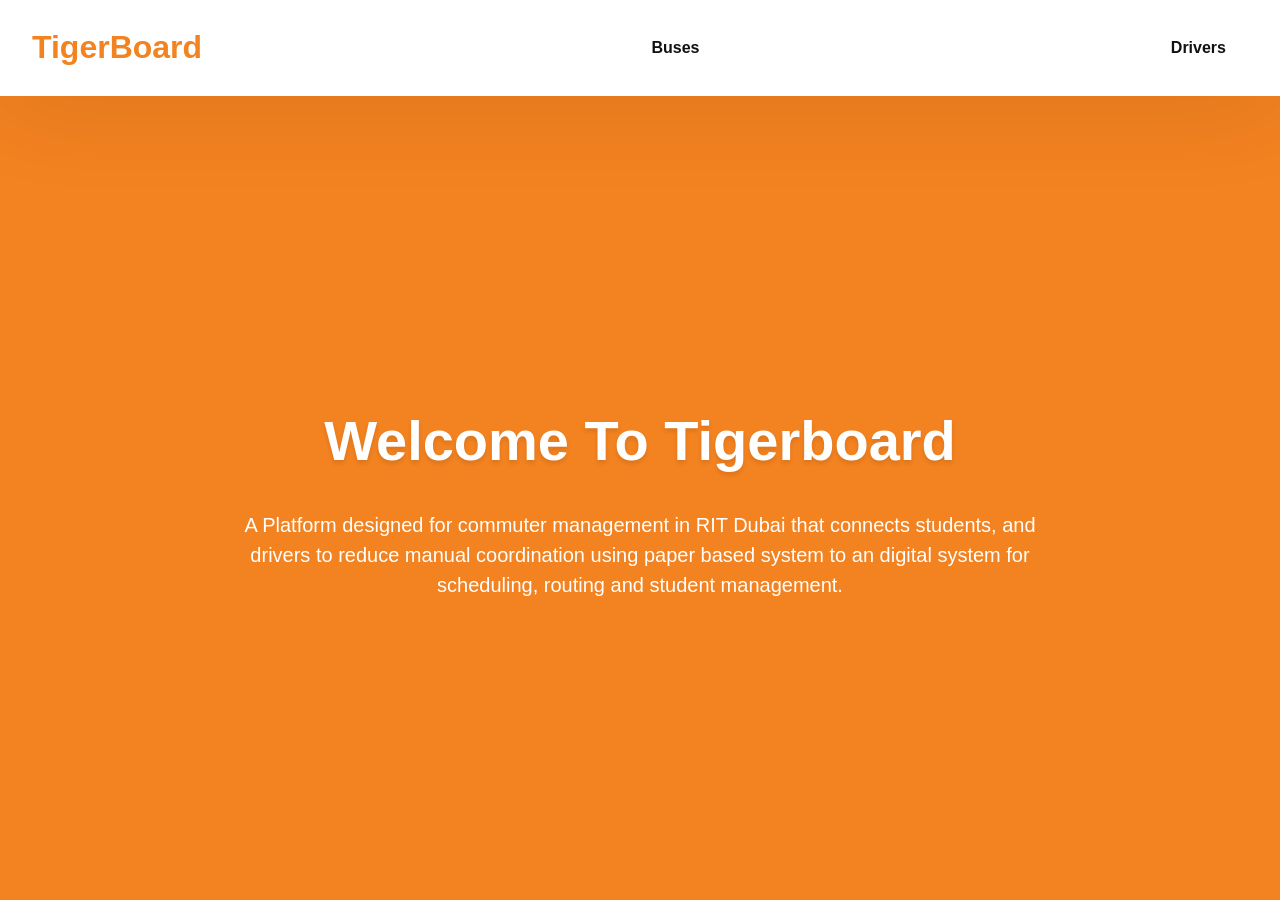
==== src/main/resources/static/index.html @ 8bda22b1 "added dropdown for drivers in index page" ====
<!DOCTYPE html>
<html lang="en">
<head>
    <meta charset="UTF-8">
    <meta name="viewport" content="width=device-width, initial-scale=1.0">
    <title>TigerBoard</title>
    <style>
        :root {
            --primary-orange: #f38220;
            --primary-blue: #00a2e8;
            --text-black: #111111;
            --text-gray: #7a7a7a;
            --bg-color: #f4f7f6;
            --card-bg: #ffffff;
            --border-color: #e0e0e0;
        }

        /* Remove Default Bowser Styles */
        * {
            margin: 0;
            padding: 0;
            box-sizing: border-box;
            font-family: 'Segoe UI', Roboto, Helvetica, Arial, sans-serif;
        }

        /* Set Full height for div-box and add colours*/
        body {
            background-color: var(--bg-color);
            color: var(--text-black);
            line-height: 1.6;
            min-height: 100vh;
            display: flex;
            flex-direction: column;
        }

        header {
            display: flex;
            background-color: var(--card-bg);
            box-shadow: 0 5px 100px rgba(0, 0, 0, 0.1);
            padding: 1rem 2rem;
            justify-content: space-between;
            align-items: center;
            position: sticky;
            top: 0;
            min-height: 96px;
            z-index: 2;
        }

        /* Will change logo for an picture */
        .logo {
            display: flex;
            font-size: 32px;
            font-weight: bold;
            text-decoration: none;
            color: var(--primary-orange);
            align-items: center;
        }

        /* Navigation bar containing buttons for Buses,Students,Drivers and Users */
        .nav-bar {
            display: flex;
            gap: 15px;
        }


        .dropdown {
            position: relative;
            display: inline-block;
        }

        .btn {
            background-color: transparent;
            color: var(--text-black);
            padding: 10px 20px;
            font-size: 16px;
            border: 2px solid transparent;
            cursor: pointer;
            border-radius: 6px;
            font-weight: 600;
            transition: all 0.2s;
        }

        .btn:hover {
            color: var(--primary-orange);
            background-color: rgba(243, 130, 32, 0.1);
        }

        /* Show dropdown only on hover */
        .dropdown:hover .dropdown-content {
            display: block;
        }

        /* By default hidden */
        .dropdown-content {
            display: none;
            position: absolute;
            background-color: var(--card-bg);
            min-width: 180px;
            box-shadow: 0 5px 15px rgba(0, 0, 0, 0.1);
            z-index: 3;
            right: 0;
            border-radius: 8px;
            overflow: hidden;
            padding: 5px 0;
            border: 1px solid var(--border-color);
        }


        .dropdown-content a {
            color: var(--text-black);
            padding: 10px 20px;
            text-decoration: none;
            display: block;
            transition: background-color 0.2s;
        }

        .dropdown-content a:hover {
            background-color: var(--bg-color);
            color: var(--primary-orange);
        }

        /* FlexBox Welcome Box */
        .div-box {
            display: flex;
            flex-direction: column;
            justify-content: center;
            align-items: center;
            text-align: center;
            background-color: var(--primary-orange);
            color: white;
            padding: 20px;
            flex-grow: 1; /* Fill up remaining space */
        }

        .div-box h1 {
            font-size: 3.5rem;
            margin-bottom: 1.5rem;
            text-shadow: 0 3px 4px rgba(0,0,0,0.1);
        }

        .div-box p {
            max-width: 800px;
            font-size: 1.25rem;
            line-height: 1.5;
        }

    </style>
</head>
<body>

    <header>
        <a href="/" class="logo">TigerBoard</a>
        <div class="nav-bar">
            <div class="dropdown">
                <button class="btn">Buses</button>
                <div class="dropdown-content">
                    <a href="/buses">View Buses</a>
                    <a href="/buses/add">Add Bus</a>
                    <a href="/students">View Buses</a>
                    <a href="/students/add">Add Bus</a>
                </div>
            </div>
        </div>

        <div class="dropdown">
            <button class="btn">Drivers</button>
            <div class="dropdown-content">
                <a href="/drivers">View Drivers</a>
                <a href="/add-drivers">Add Driver</a>
            </div>
        </div>
    </header>

    <div class="div-box">
        <h1>Welcome To Tigerboard</h1>
        <p>A Platform designed for commuter management in RIT Dubai that connects students, and drivers to reduce manual coordination using paper based system to an digital system for scheduling, routing and student management.</p>
    </div>

</body>
</html>
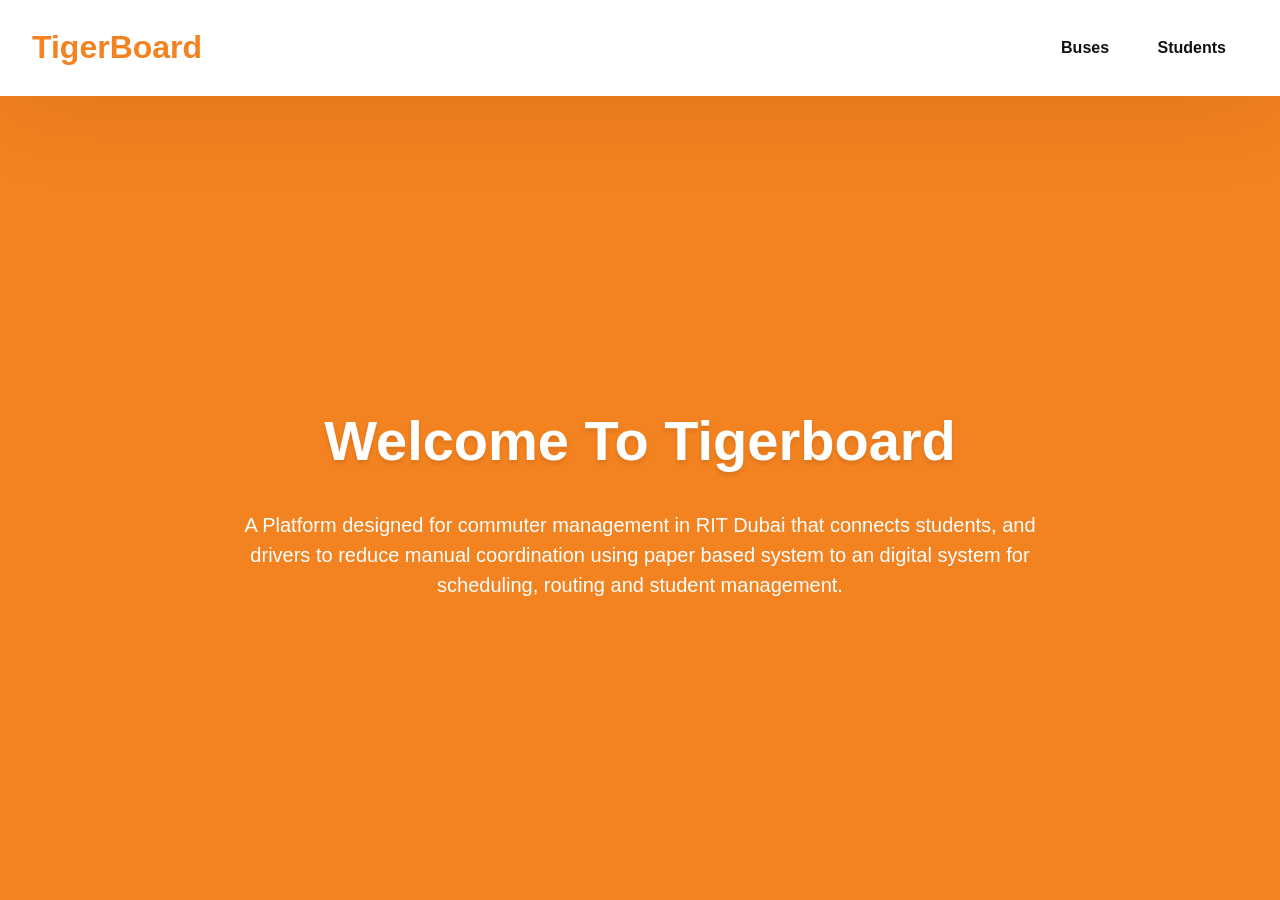
==== commit 74464055: "Added css styling to students.mustache and add-students.mustache + modified index.html" ====
--- a/src/main/resources/static/index.html
+++ b/src/main/resources/static/index.html
@@ -152,21 +152,22 @@
         <a href="/" class="logo">TigerBoard</a>
         <div class="nav-bar">
             <div class="dropdown">
+
                 <button class="btn">Buses</button>
+
                 <div class="dropdown-content">
                     <a href="/buses">View Buses</a>
                     <a href="/buses/add">Add Bus</a>
-                    <a href="/students">View Buses</a>
-                    <a href="/students/add">Add Bus</a>
                 </div>
-            </div>
-        </div>
 
-        <div class="dropdown">
-            <button class="btn">Drivers</button>
-            <div class="dropdown-content">
-                <a href="/drivers">View Drivers</a>
-                <a href="/add-drivers">Add Driver</a>
+                <div class="dropdown">
+
+                    <button class="btn">Students</button>
+
+                    <div class="dropdown-content">
+                        <a href="/students">View Students</a>
+                        <a href="/students/add">Add Students</a>
+                    </div>
             </div>
         </div>
     </header>
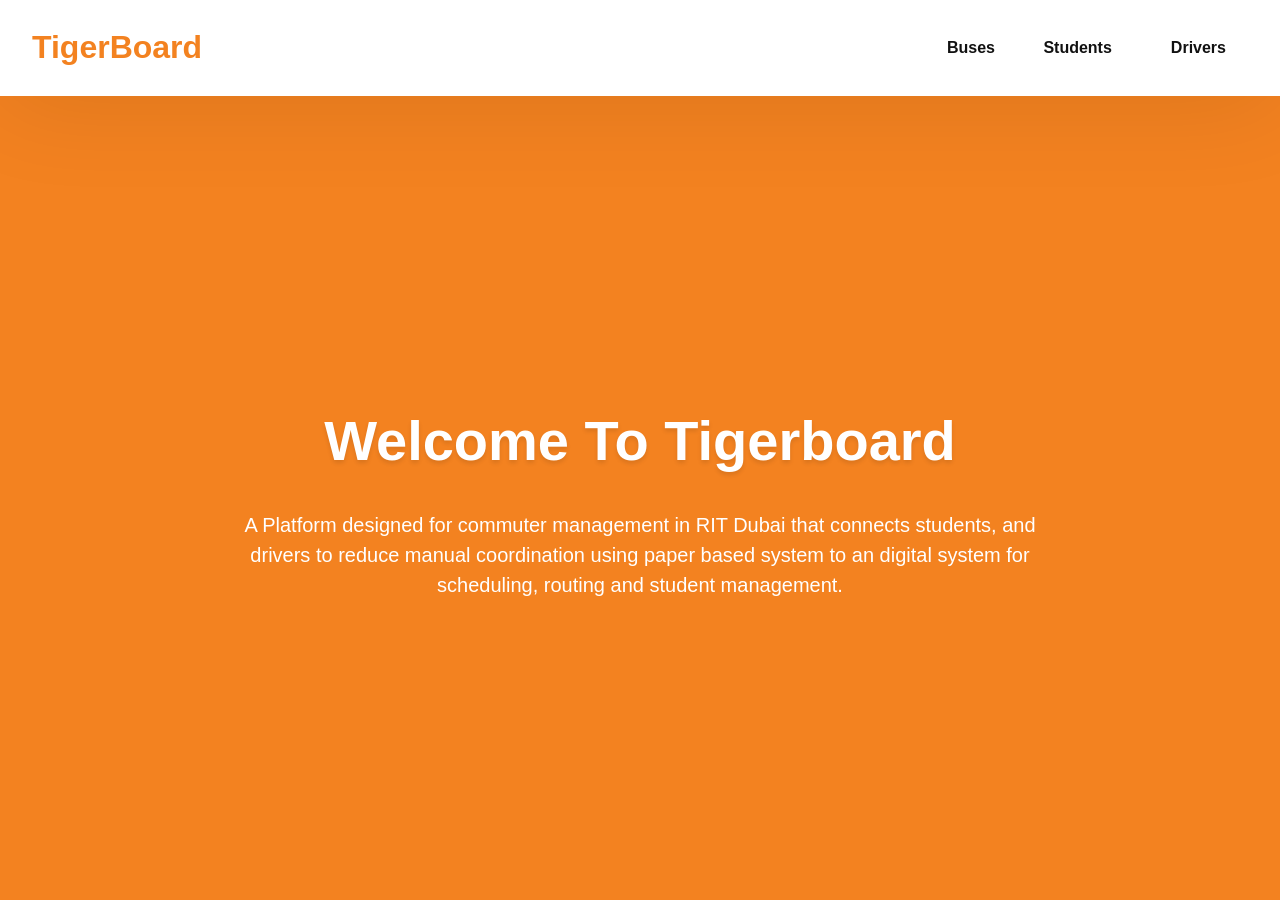
==== commit 47836ceb: "Merge branch 'baahir'" ====
--- a/src/main/resources/static/index.html
+++ b/src/main/resources/static/index.html
@@ -170,6 +170,14 @@
                     </div>
             </div>
         </div>
+
+        <div class="dropdown">
+            <button class="btn">Drivers</button>
+            <div class="dropdown-content">
+                <a href="/drivers">View Drivers</a>
+                <a href="/add-drivers">Add Driver</a>
+            </div>
+        </div>
     </header>
 
     <div class="div-box">
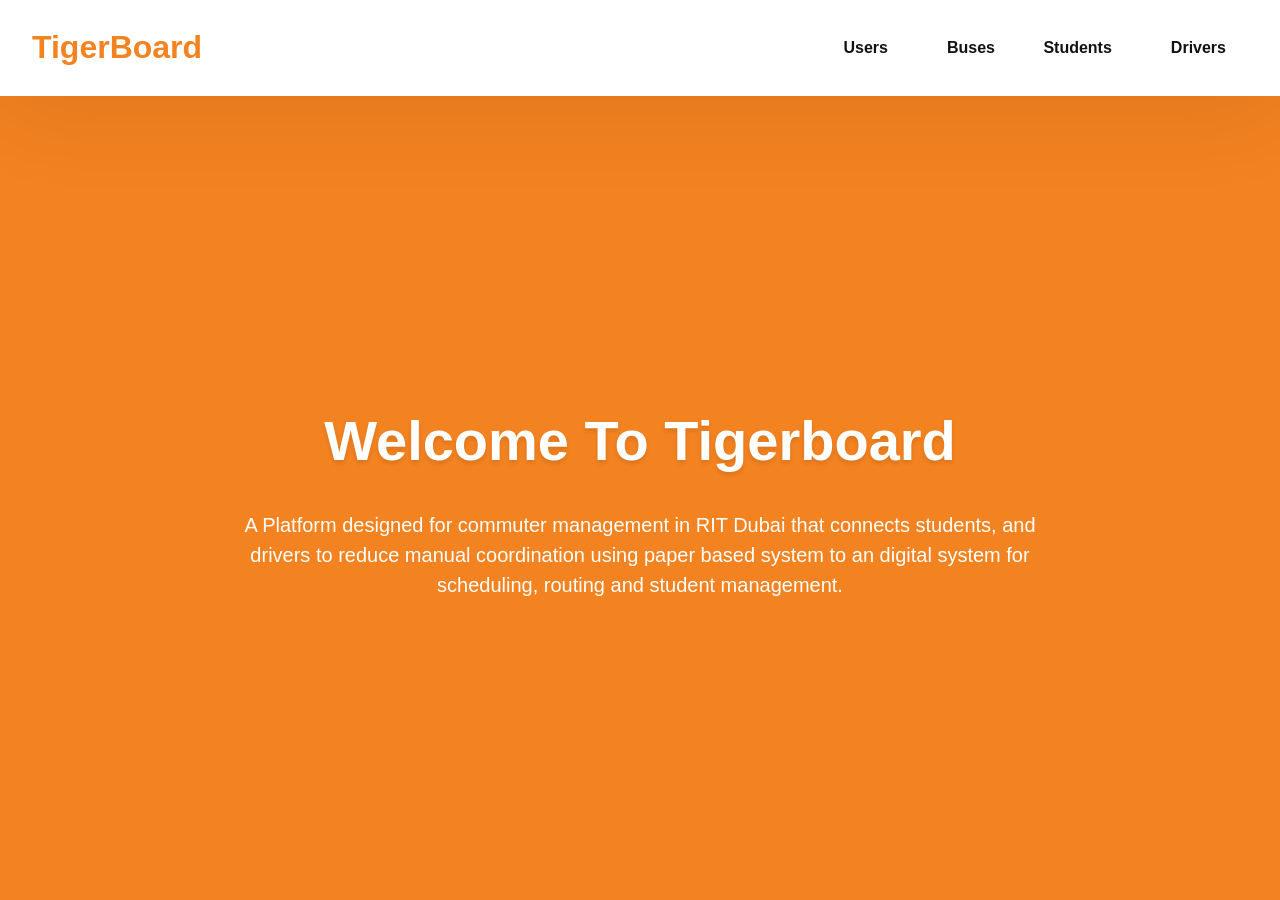
==== commit 345fbba6: "Made changes to the Service Layer, changed the data in the seed # Conflicts: #	src/main/resources/st" ====
--- a/src/main/resources/static/index.html
+++ b/src/main/resources/static/index.html
@@ -152,9 +152,14 @@
         <a href="/" class="logo">TigerBoard</a>
         <div class="nav-bar">
             <div class="dropdown">
-
+                <button class="btn">Users</button>
+                <div class="dropdown-content">
+                    <a href="/users">View Users</a>
+                    <a href="/users/add">Add Users</a>
+                </div>
+            </div>
+            <div class="dropdown">
                 <button class="btn">Buses</button>
-
                 <div class="dropdown-content">
                     <a href="/buses">View Buses</a>
                     <a href="/buses/add">Add Bus</a>
@@ -169,6 +174,7 @@
                         <a href="/students/add">Add Students</a>
                     </div>
             </div>
+
         </div>
 
         <div class="dropdown">
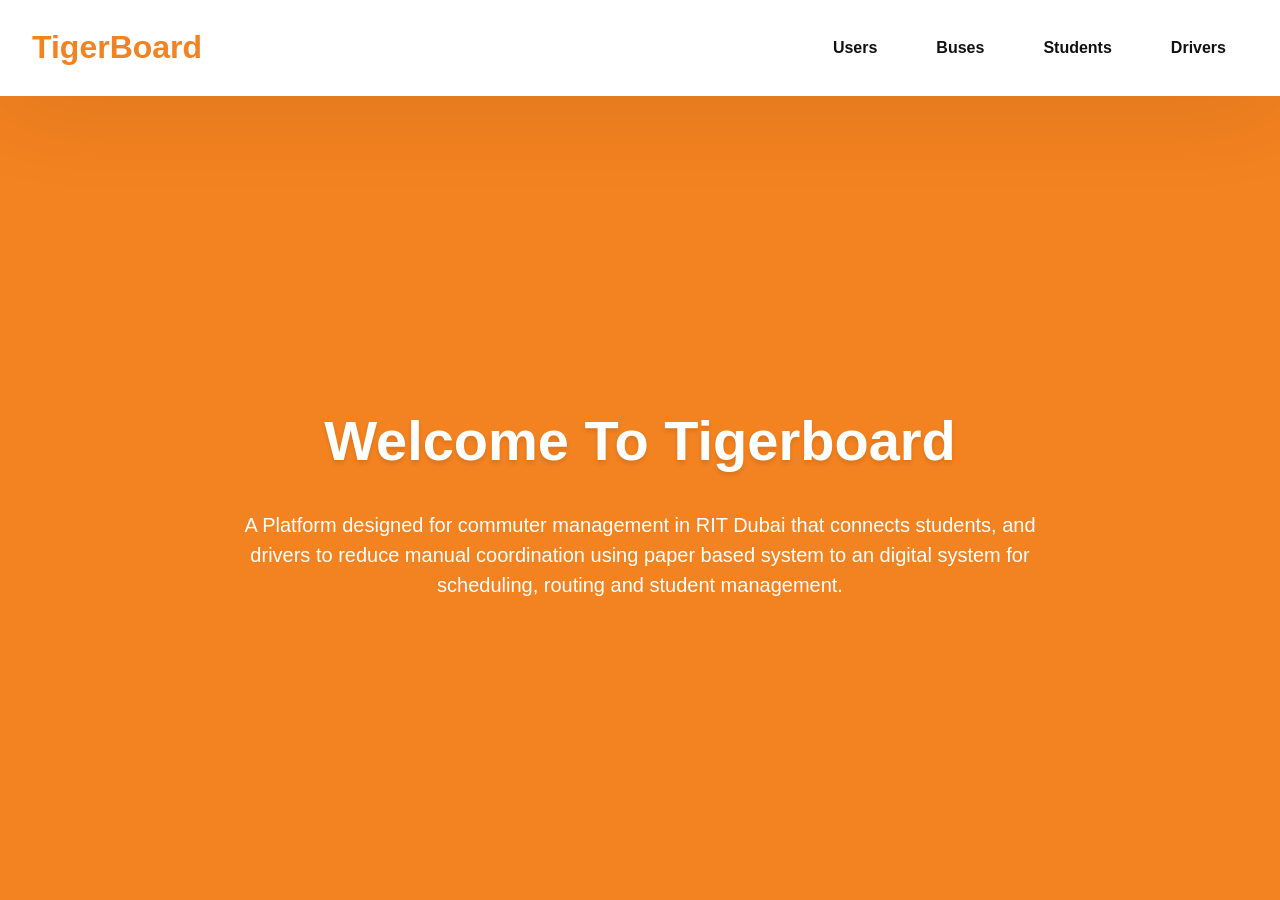
==== commit 2850063e: "Fixed Driver dropdown in landing page" ====
--- a/src/main/resources/static/index.html
+++ b/src/main/resources/static/index.html
@@ -164,24 +164,20 @@
                     <a href="/buses">View Buses</a>
                     <a href="/buses/add">Add Bus</a>
                 </div>
-
-                <div class="dropdown">
-
+            </div>
+            <div class="dropdown">
                     <button class="btn">Students</button>
-
                     <div class="dropdown-content">
                         <a href="/students">View Students</a>
                         <a href="/students/add">Add Students</a>
                     </div>
             </div>
-
-        </div>
-
-        <div class="dropdown">
-            <button class="btn">Drivers</button>
-            <div class="dropdown-content">
-                <a href="/drivers">View Drivers</a>
-                <a href="/add-drivers">Add Driver</a>
+            <div class="dropdown">
+                <button class="btn">Drivers</button>
+                <div class="dropdown-content">
+                    <a href="/drivers">View Drivers</a>
+                    <a href="/add-drivers">Add Driver</a>
+                </div>
             </div>
         </div>
     </header>
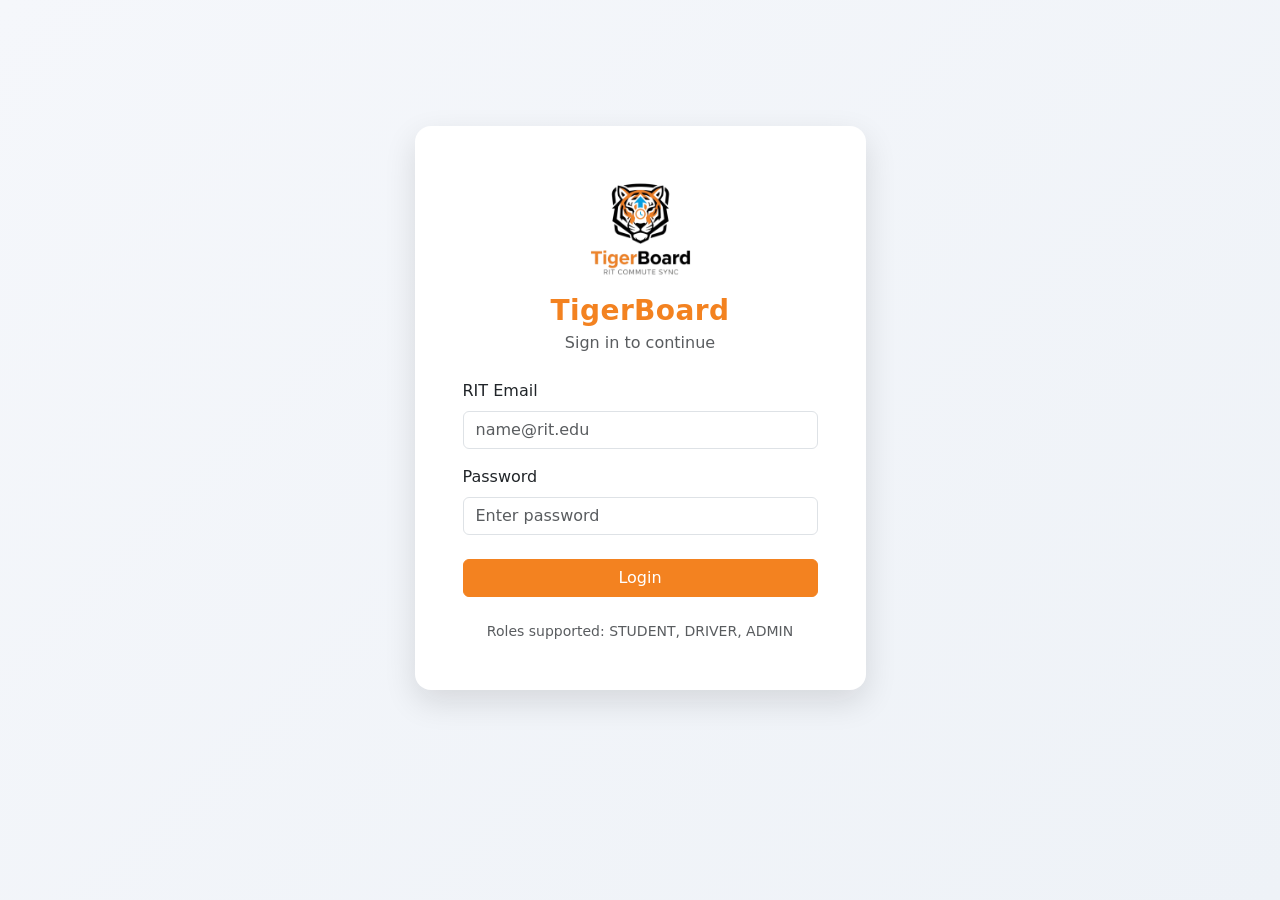
==== commit ca8fdef4: "Updated Admin-Dashboard, and Index html files" ====
--- a/src/main/resources/static/index.html
+++ b/src/main/resources/static/index.html
@@ -1,191 +1,180 @@
-<!DOCTYPE html>
-<html lang="en">
-<head>
-    <meta charset="UTF-8">
-    <meta name="viewport" content="width=device-width, initial-scale=1.0">
-    <title>TigerBoard</title>
-    <style>
-        :root {
-            --primary-orange: #f38220;
-            --primary-blue: #00a2e8;
-            --text-black: #111111;
-            --text-gray: #7a7a7a;
-            --bg-color: #f4f7f6;
-            --card-bg: #ffffff;
-            --border-color: #e0e0e0;
-        }
-
-        /* Remove Default Bowser Styles */
-        * {
-            margin: 0;
-            padding: 0;
-            box-sizing: border-box;
-            font-family: 'Segoe UI', Roboto, Helvetica, Arial, sans-serif;
-        }
-
-        /* Set Full height for div-box and add colours*/
-        body {
-            background-color: var(--bg-color);
-            color: var(--text-black);
-            line-height: 1.6;
-            min-height: 100vh;
-            display: flex;
-            flex-direction: column;
-        }
-
-        header {
-            display: flex;
-            background-color: var(--card-bg);
-            box-shadow: 0 5px 100px rgba(0, 0, 0, 0.1);
-            padding: 1rem 2rem;
-            justify-content: space-between;
-            align-items: center;
-            position: sticky;
-            top: 0;
-            min-height: 96px;
-            z-index: 2;
-        }
-
-        /* Will change logo for an picture */
-        .logo {
-            display: flex;
-            font-size: 32px;
-            font-weight: bold;
-            text-decoration: none;
-            color: var(--primary-orange);
-            align-items: center;
-        }
-
-        /* Navigation bar containing buttons for Buses,Students,Drivers and Users */
-        .nav-bar {
-            display: flex;
-            gap: 15px;
-        }
-
-
-        .dropdown {
-            position: relative;
-            display: inline-block;
-        }
-
-        .btn {
-            background-color: transparent;
-            color: var(--text-black);
-            padding: 10px 20px;
-            font-size: 16px;
-            border: 2px solid transparent;
-            cursor: pointer;
-            border-radius: 6px;
-            font-weight: 600;
-            transition: all 0.2s;
-        }
-
-        .btn:hover {
-            color: var(--primary-orange);
-            background-color: rgba(243, 130, 32, 0.1);
-        }
-
-        /* Show dropdown only on hover */
-        .dropdown:hover .dropdown-content {
-            display: block;
-        }
-
-        /* By default hidden */
-        .dropdown-content {
-            display: none;
-            position: absolute;
-            background-color: var(--card-bg);
-            min-width: 180px;
-            box-shadow: 0 5px 15px rgba(0, 0, 0, 0.1);
-            z-index: 3;
-            right: 0;
-            border-radius: 8px;
-            overflow: hidden;
-            padding: 5px 0;
-            border: 1px solid var(--border-color);
-        }
-
-
-        .dropdown-content a {
-            color: var(--text-black);
-            padding: 10px 20px;
-            text-decoration: none;
-            display: block;
-            transition: background-color 0.2s;
-        }
-
-        .dropdown-content a:hover {
-            background-color: var(--bg-color);
-            color: var(--primary-orange);
-        }
-
-        /* FlexBox Welcome Box */
-        .div-box {
-            display: flex;
-            flex-direction: column;
-            justify-content: center;
-            align-items: center;
-            text-align: center;
-            background-color: var(--primary-orange);
-            color: white;
-            padding: 20px;
-            flex-grow: 1; /* Fill up remaining space */
-        }
-
-        .div-box h1 {
-            font-size: 3.5rem;
-            margin-bottom: 1.5rem;
-            text-shadow: 0 3px 4px rgba(0,0,0,0.1);
-        }
-
-        .div-box p {
-            max-width: 800px;
-            font-size: 1.25rem;
-            line-height: 1.5;
-        }
-
-    </style>
-</head>
-<body>
-
-    <header>
-        <a href="/" class="logo">TigerBoard</a>
-        <div class="nav-bar">
-            <div class="dropdown">
-                <button class="btn">Users</button>
-                <div class="dropdown-content">
-                    <a href="/users">View Users</a>
-                    <a href="/users/add">Add Users</a>
-                </div>
-            </div>
-            <div class="dropdown">
-                <button class="btn">Buses</button>
-                <div class="dropdown-content">
-                    <a href="/buses">View Buses</a>
-                    <a href="/buses/add">Add Bus</a>
-                </div>
-            </div>
-            <div class="dropdown">
-                    <button class="btn">Students</button>
-                    <div class="dropdown-content">
-                        <a href="/students">View Students</a>
-                        <a href="/students/add">Add Students</a>
-                    </div>
-            </div>
-            <div class="dropdown">
-                <button class="btn">Drivers</button>
-                <div class="dropdown-content">
-                    <a href="/drivers">View Drivers</a>
-                    <a href="/add-drivers">Add Driver</a>
-                </div>
-            </div>
-        </div>
-    </header>
-
-    <div class="div-box">
-        <h1>Welcome To Tigerboard</h1>
-        <p>A Platform designed for commuter management in RIT Dubai that connects students, and drivers to reduce manual coordination using paper based system to an digital system for scheduling, routing and student management.</p>
-    </div>
-
-</body>
+<!DOCTYPE html>
+<html lang="en">
+<head>
+    <meta charset="UTF-8">
+    <meta name="viewport" content="width=device-width, initial-scale=1">
+    <title>TigerBoard | Login</title>
+    <link href="https://cdn.jsdelivr.net/npm/bootstrap@5.3.3/dist/css/bootstrap.min.css" rel="stylesheet">
+    <style>
+        body {
+            min-height: 100vh;
+            background: linear-gradient(135deg, #f5f7fb 0%, #eef2f7 100%);
+        }
+
+        .brand-text {
+            color: #f38220;
+            letter-spacing: 0.4px;
+        }
+
+        .brand-logo {
+            width: 108px;
+            height: auto;
+            border-radius: 0.75rem;
+            margin-bottom: 0.75rem;
+        }
+
+        .login-card {
+            border: 0;
+            border-radius: 1rem;
+            box-shadow: 0 12px 32px rgba(17, 17, 17, 0.12);
+        }
+
+        .btn-tiger {
+            background-color: #f38220;
+            border-color: #f38220;
+            color: #fff;
+        }
+
+        .btn-tiger:hover,
+        .btn-tiger:focus {
+            background-color: #da6f14;
+            border-color: #da6f14;
+            color: #fff;
+        }
+    </style>
+</head>
+<body>
+<main class="container py-5">
+    <div class="row justify-content-center align-items-center" style="min-height: 80vh;">
+        <div class="col-12 col-md-8 col-lg-5">
+            <div class="card login-card">
+                <div class="card-body p-4 p-md-5">
+                    <div class="text-center mb-4">
+                        <img src="logo.jpg" alt="TigerBoard logo" class="brand-logo" onerror="this.onerror=null;this.src='/logo.jpg';">
+                        <h1 class="h3 fw-bold mb-1 brand-text">TigerBoard</h1>
+                        <p class="text-muted mb-0">Sign in to continue</p>
+                    </div>
+
+                    <form id="loginForm" novalidate>
+                        <div class="mb-3">
+                            <label for="emailID" class="form-label">RIT Email</label>
+                            <input type="email" id="emailID" class="form-control" placeholder="name@rit.edu" required>
+                        </div>
+
+                        <div class="mb-4">
+                            <label for="password" class="form-label">Password</label>
+                            <input type="password" id="password" class="form-control" placeholder="Enter password" required>
+                        </div>
+
+                        <button type="submit" id="loginBtn" class="btn btn-tiger w-100">
+                            <span class="btn-label">Login</span>
+                            <span class="spinner-border spinner-border-sm ms-2 d-none" role="status" aria-hidden="true"></span>
+                        </button>
+                    </form>
+
+                    <p class="small text-muted text-center mt-4 mb-0">
+                        Roles supported: STUDENT, DRIVER, ADMIN
+                    </p>
+                </div>
+            </div>
+        </div>
+    </div>
+</main>
+
+<div class="position-fixed top-0 end-0 p-3" style="z-index: 1080;">
+    <div id="statusToast" class="toast align-items-center text-bg-dark border-0" role="alert" aria-live="assertive" aria-atomic="true">
+        <div class="d-flex">
+            <div id="toastMessage" class="toast-body">Message</div>
+            <button type="button" class="btn-close btn-close-white me-2 m-auto" data-bs-dismiss="toast" aria-label="Close"></button>
+        </div>
+    </div>
+</div>
+
+<script src="https://code.jquery.com/jquery-3.7.1.min.js"></script>
+<script src="https://cdn.jsdelivr.net/npm/bootstrap@5.3.3/dist/js/bootstrap.bundle.min.js"></script>
+<script>
+    (function () {
+        const $loginForm = $("#loginForm");
+        const $emailID = $("#emailID");
+        const $password = $("#password");
+        const $loginBtn = $("#loginBtn");
+        const $btnLabel = $loginBtn.find(".btn-label");
+        const $spinner = $loginBtn.find(".spinner-border");
+        const $toast = $("#statusToast");
+        const $toastMessage = $("#toastMessage");
+
+        const toast = new bootstrap.Toast($toast[0], { delay: 2500 });
+
+        function showToast(message, type) {
+            const className = type === "success" ? "text-bg-success" : "text-bg-danger";
+            $toast.removeClass("text-bg-success text-bg-danger text-bg-dark").addClass(className);
+            $toastMessage.text(message);
+            toast.show();
+        }
+
+        function setLoading(isLoading) {
+            $loginBtn.prop("disabled", isLoading);
+            $spinner.toggleClass("d-none", !isLoading);
+            $btnLabel.text(isLoading ? "Signing in..." : "Login");
+        }
+
+        function redirectByRole(role) {
+            const routes = {
+                STUDENT: "/student-dashboard.html",
+                DRIVER: "/driver-dashboard.html",
+                ADMIN: "/admin-dashboard.html"
+            };
+
+            const destination = routes[role];
+            if (!destination) {
+                showToast("Unknown role returned by server.", "error");
+                return;
+            }
+
+            window.location.href = destination;
+        }
+
+        $loginForm.on("submit", function (event) {
+            event.preventDefault();
+
+            const payload = {
+                emailID: ($emailID.val() || "").trim(),
+                password: $password.val() || ""
+            };
+
+            if (!payload.emailID || !payload.password) {
+                showToast("Please enter both email and password.", "error");
+                return;
+            }
+
+            setLoading(true);
+
+            $.ajax({
+                url: "/api/auth/login",
+                method: "POST",
+                contentType: "application/json",
+                data: JSON.stringify(payload)
+            }).done(function (response) {
+                const safeResponse = response || {};
+
+                if (!safeResponse.success) {
+                    showToast(safeResponse.message || "Login failed.", "error");
+                    return;
+                }
+
+                sessionStorage.setItem("currentUser", JSON.stringify(safeResponse));
+                showToast("Login successful. Redirecting...", "success");
+                setTimeout(function () {
+                    redirectByRole(safeResponse.userRole);
+                }, 700);
+            }).fail(function (xhr) {
+                const response = xhr.responseJSON || {};
+                showToast(response.message || "Invalid credentials. Please try again.", "error");
+            }).always(function () {
+                setLoading(false);
+            });
+        });
+    })();
+</script>
+</body>
 </html>
